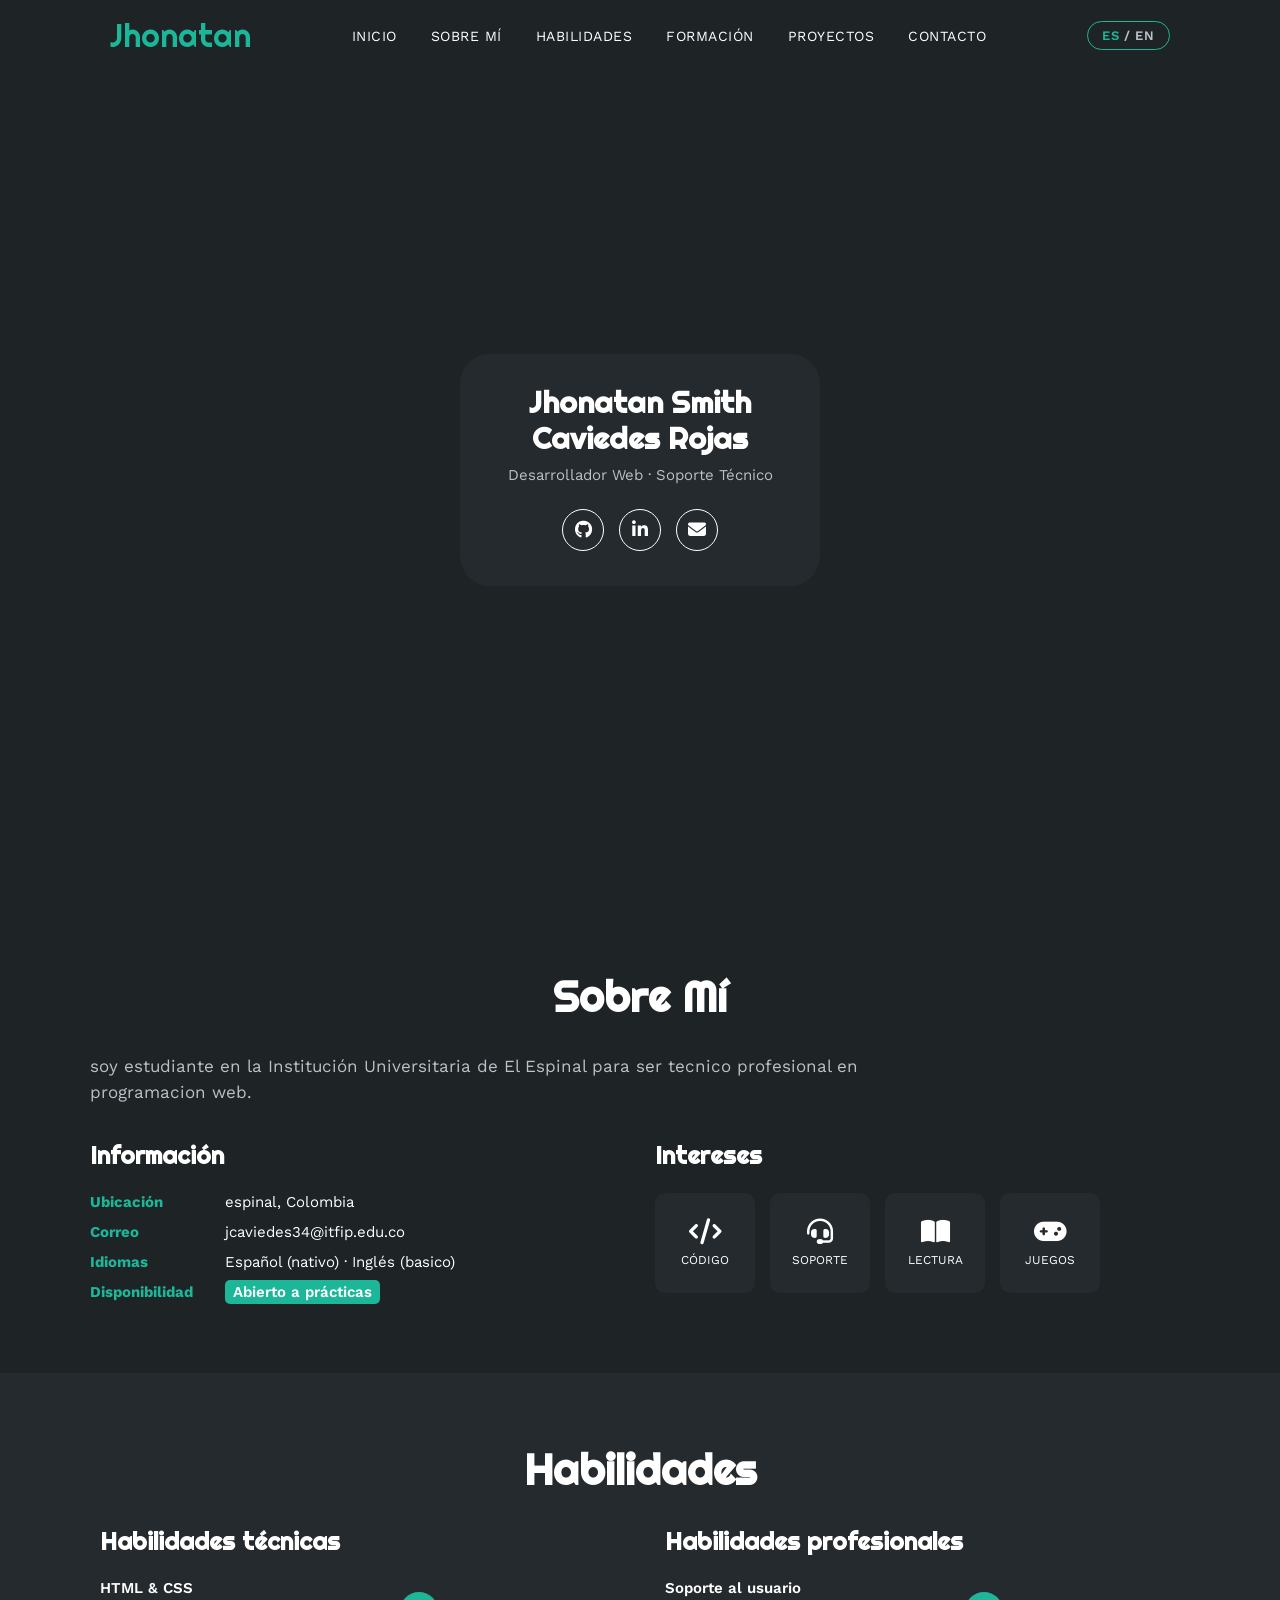
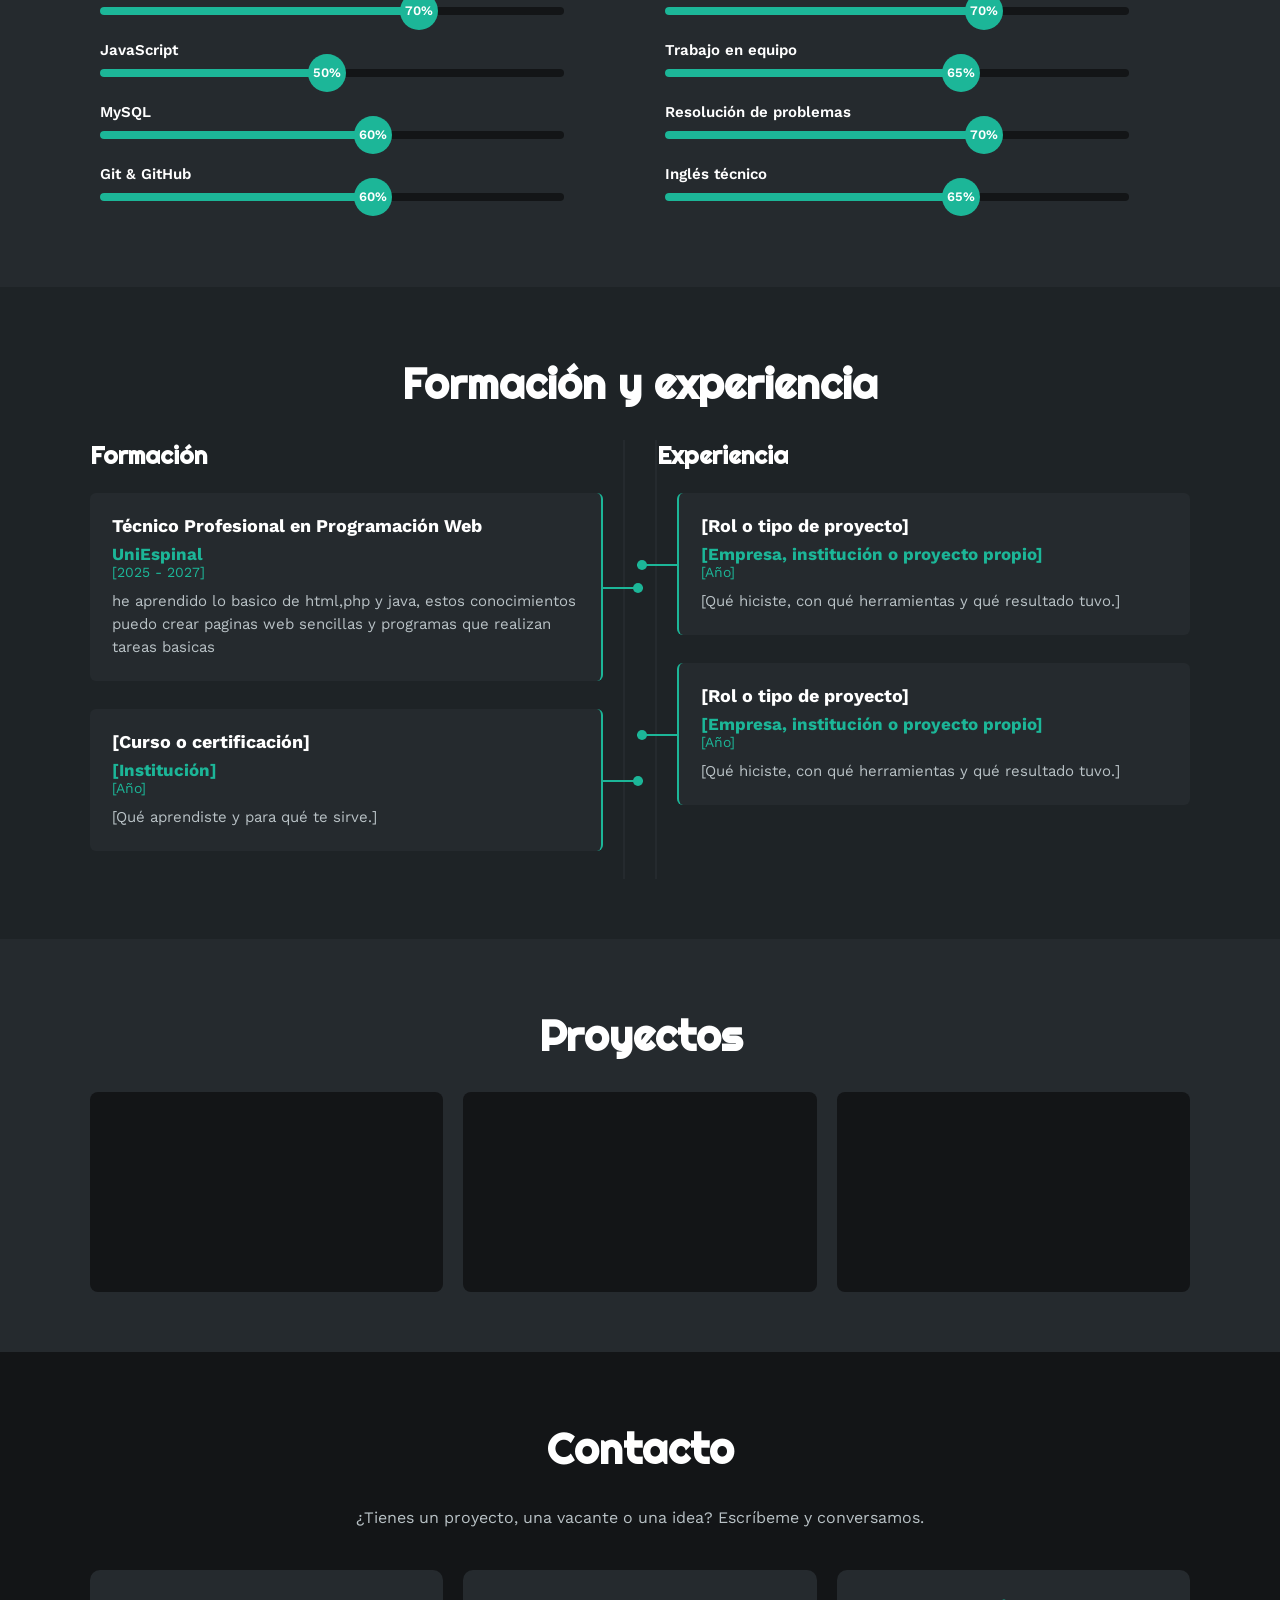
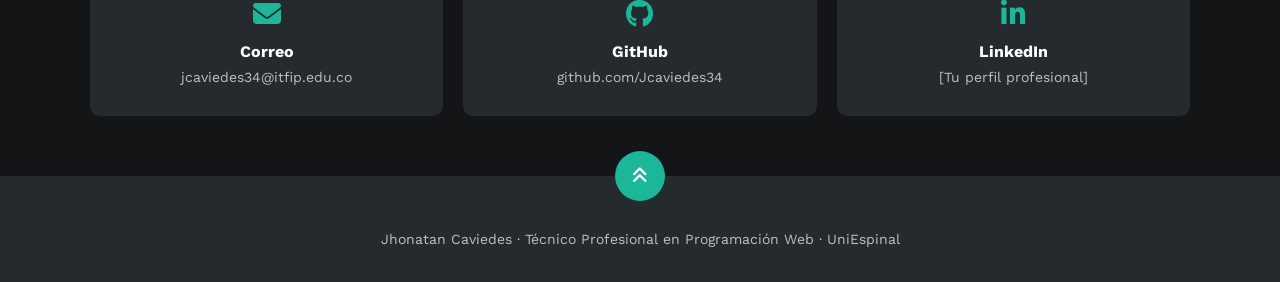
==== index.html @ fbde1cff "Update education description in index.html" ====
<!DOCTYPE html>
<!--
  ============================================================
  WEB PROFILE TEMPLATE  ·  Técnico Profesional en Programación Web
  Institución Universitaria de El Espinal - UniEspinal
  Inglés I / Inglés II
  ============================================================

  HOW TO USE THIS FILE
  1. Replace every text inside [square brackets] with your own information.
  2. Every visible text has a data-i18n attribute. The actual words live in
     script.js, inside the ES and EN dictionaries. Edit them there.
  3. Do NOT delete the data-i18n attributes. They connect this file to the
     language switcher.
  4. Never add your home address, your phone number or your ID number.
     A public profile does not need them.
  ============================================================
-->
<html lang="es">
<head>
  <meta charset="UTF-8">
  <meta name="viewport" content="width=device-width, initial-scale=1.0">

  <!-- [Replace with your name] -->
  <title> Jhonatan · Web Developer</title>
  <meta name="description" content="[One short line about you. Example: Junior web developer and technical support technician based in Colombia.]">

  <link rel="stylesheet" href="https://cdnjs.cloudflare.com/ajax/libs/font-awesome/6.5.2/css/all.min.css" crossorigin="anonymous" referrerpolicy="no-referrer">
  <link rel="preconnect" href="https://fonts.googleapis.com">
  <link rel="preconnect" href="https://fonts.gstatic.com" crossorigin>
  <link rel="stylesheet" href="style.css">
</head>

<body>

  <!-- ========================= HEADER ========================= -->
  <div class="contenedor-header">
    <header>
      <div class="logo">
        <!-- [Replace with your name or a short nickname] -->
        <a href="#inicio">Jhonatan</a>
      </div>

      <nav id="nav">
        <ul>
          <li><a href="#inicio"     data-i18n="nav.home"      onclick="cerrarMenu()">INICIO</a></li>
          <li><a href="#sobremi"    data-i18n="nav.about"     onclick="cerrarMenu()">SOBRE MÍ</a></li>
          <li><a href="#skills"     data-i18n="nav.skills"    onclick="cerrarMenu()">SKILLS</a></li>
          <li><a href="#curriculum" data-i18n="nav.resume"    onclick="cerrarMenu()">FORMACIÓN</a></li>
          <li><a href="#portfolio"  data-i18n="nav.portfolio" onclick="cerrarMenu()">PROYECTOS</a></li>
          <li><a href="#contacto"   data-i18n="nav.contact"   onclick="cerrarMenu()">CONTACTO</a></li>
        </ul>
      </nav>

      <div class="acciones-header">
        <!-- LANGUAGE SWITCHER -->
        <button id="btn-idioma"
                class="btn-idioma"
                type="button"
                onclick="cambiarIdioma()"
                aria-label="Switch to English">
          <span class="idioma-activo">ES</span><span class="idioma-sep">/</span><span class="idioma-inactivo">EN</span>
        </button>

        <button class="nav-responsive" type="button" onclick="mostrarOcultarMenu()" aria-label="Menu">
          <i class="fa-solid fa-bars"></i>
        </button>
      </div>
    </header>
  </div>

  <!-- ========================= HERO ========================= -->
  <section id="inicio" class="inicio">
    <div class="contenido-banner">
      <div class="contenedor-img">
        <!-- [Replace profile.jpg with your own photo. Square image works best.] -->
        <img src="images/profile.jpg" alt="Profile photo" onerror="this.style.display='none'">
      </div>

      <!-- [Replace with your full name] -->
      <h1>Jhonatan Smith Caviedes Rojas</h1>
      <h2 data-i18n="hero.role">Desarrollador Web · Soporte Técnico</h2>

      <div class="redes">
        <!-- [Replace the # with your real profile links. Delete the ones you do not use.] -->
        <a href="https://github.com/Jcaviedes34" aria-label="GitHub"><i class="fa-brands fa-github"></i></a>
        <a href="#" aria-label="LinkedIn"><i class="fa-brands fa-linkedin-in"></i></a>
        <a href="mailto:[jcaviedes34@itfip.edu.co]" aria-label="Email"><i class="fa-solid fa-envelope"></i></a>
      </div>
    </div>
  </section>

  <!-- ========================= ABOUT ========================= -->
  <section id="sobremi" class="sobremi">
    <div class="contenido-seccion">
      <h2 data-i18n="about.title">Sobre Mí</h2>

      <p data-i18n="about.text">
        soy estudiante en la Institución Universitaria de El Espinal para ser tecnico profesional en programacion web.
      </p>

      <div class="fila">
        <div class="col">
          <h3 data-i18n="about.infoTitle">Información</h3>
          <!--
            SAFE FIELDS ONLY.
            Do not add: home address, phone number, ID number, date of birth.
          -->
          <ul class="datos">
            <li>
              <strong data-i18n="about.labelLocation">Ubicación</strong>
              <span data-i18n="about.valueLocation"> Espinal, Colombia</span>
            </li>
            <li>
              <strong data-i18n="about.labelEmail">Correo</strong>
              <span> jcaviedes34@itfip.edu.co </span>
            </li>
            <li>
              <strong data-i18n="about.labelLanguages">Idiomas</strong>
              <span data-i18n="about.valueLanguages">Español (nativo) · Inglés (basico)</span>
            </li>
            <li>
              <strong data-i18n="about.labelStatus">Disponibilidad</strong>
              <span class="destacado" data-i18n="about.valueStatus">Abierto a prácticas</span>
            </li>
          </ul>
        </div>

        <div class="col">
          <h3 data-i18n="about.interestsTitle">Intereses</h3>
          <div class="contenedor-intereses">
            <!-- [Change icons and labels. Keep between 4 and 6.] -->
            <div class="interes">
              <i class="fa-solid fa-code"></i>
              <span data-i18n="interest.1">CÓDIGO</span>
            </div>
            <div class="interes">
              <i class="fa-solid fa-headset"></i>
              <span data-i18n="interest.2">SOPORTE</span>
            </div>
            <div class="interes">
              <i class="fa-solid fa-book-open"></i>
              <span data-i18n="interest.3">LECTURA</span>
            </div>
            <div class="interes">
              <i class="fa-solid fa-gamepad"></i>
              <span data-i18n="interest.4">JUEGOS</span>
            </div>
          </div>
        </div>
      </div>
    </div>
  </section>

  <!-- ========================= SKILLS ========================= -->
  <!--
    To change a skill: edit the label, and edit data-percent.
    The bar width and the number are both taken from data-percent,
    so you only change it in ONE place.
  -->
  <section id="skills" class="skills">
    <div class="contenido-seccion">
      <h2 data-i18n="skills.title">Habilidades</h2>

      <div class="fila">
        <div class="col">
          <h3 data-i18n="skills.technical">Habilidades técnicas</h3>

          <div class="skill">
            <span class="skill-nombre">HTML &amp; CSS</span>
            <div class="barra-skill"><div class="progreso" data-percent="70"><span>70%</span></div></div>
          </div>
          <div class="skill">
            <span class="skill-nombre">JavaScript</span>
            <div class="barra-skill"><div class="progreso" data-percent="50"><span>50%</span></div></div>
          </div>
          <div class="skill">
            <span class="skill-nombre">MySQL</span>
            <div class="barra-skill"><div class="progreso" data-percent="60"><span>60%</span></div></div>
          </div>
          <div class="skill">
            <span class="skill-nombre">Git &amp; GitHub</span>
            <div class="barra-skill"><div class="progreso" data-percent="60"><span>65%</span></div></div>
          </div>
        </div>

        <div class="col">
          <h3 data-i18n="skills.professional">Habilidades profesionales</h3>

          <div class="skill">
            <span class="skill-nombre" data-i18n="skill.support">Soporte al usuario</span>
            <div class="barra-skill"><div class="progreso" data-percent="70"><span>70%</span></div></div>
          </div>
          <div class="skill">
            <span class="skill-nombre" data-i18n="skill.teamwork">Trabajo en equipo</span>
            <div class="barra-skill"><div class="progreso" data-percent="65"><span>65%</span></div></div>
          </div>
          <div class="skill">
            <span class="skill-nombre" data-i18n="skill.problem">Resolución de problemas</span>
            <div class="barra-skill"><div class="progreso" data-percent="70"><span>70%</span></div></div>
          </div>
          <div class="skill">
            <span class="skill-nombre" data-i18n="skill.english">Inglés técnico</span>
            <div class="barra-skill"><div class="progreso" data-percent="65"><span>65%</span></div></div>
          </div>
        </div>
      </div>
    </div>
  </section>

  <!-- ========================= RESUME ========================= -->
  <section id="curriculum" class="curriculum">
    <div class="contenido-seccion">
      <h2 data-i18n="resume.title">Formación y experiencia</h2>

      <div class="fila">
        <!-- EDUCATION -->
        <div class="col izquierda">
          <h3 data-i18n="resume.education">Formación</h3>

          <div class="item izq">
            <h4 data-i18n="edu.1.title">Técnico Profesional en Programación Web</h4>
            <span class="casa">UniEspinal</span>
            <span class="fecha">[2025 - 2027]</span>
            <p data-i18n="edu.1.text">he aprendido lo basico de html,php y java, estos conocimientos puedo crear paginas web sencillas y programas que realizan tareas basicas</p>
            <div class="conectori"><div class="circuloi"></div></div>
          </div>

          <div class="item izq">
            <h4 data-i18n="edu.2.title">[Curso o certificación]</h4>
            <span class="casa">[Institución]</span>
            <span class="fecha">[Año]</span>
            <p data-i18n="edu.2.text">[Qué aprendiste y para qué te sirve.]</p>
            <div class="conectori"><div class="circuloi"></div></div>
          </div>
        </div>

        <!-- EXPERIENCE -->
        <div class="col derecha">
          <h3 data-i18n="resume.experience">Experiencia</h3>

          <!--
            No work experience yet? That is normal.
            Use academic projects, volunteer work or freelance jobs.
            Describe what you DID, using action verbs: built, configured, fixed, tested.
          -->
          <div class="item der">
            <h4 data-i18n="exp.1.title">[Rol o tipo de proyecto]</h4>
            <span class="casa">[Empresa, institución o proyecto propio]</span>
            <span class="fecha">[Año]</span>
            <p data-i18n="exp.1.text">[Qué hiciste, con qué herramientas y qué resultado tuvo.]</p>
            <div class="conectord"><div class="circulod"></div></div>
          </div>

          <div class="item der">
            <h4 data-i18n="exp.2.title">[Rol o tipo de proyecto]</h4>
            <span class="casa">[Empresa, institución o proyecto propio]</span>
            <span class="fecha">[Año]</span>
            <p data-i18n="exp.2.text">[Qué hiciste, con qué herramientas y qué resultado tuvo.]</p>
            <div class="conectord"><div class="circulod"></div></div>
          </div>
        </div>
      </div>
    </div>
  </section>

  <!-- ========================= PORTFOLIO ========================= -->
  <!--
    This is the most important section for a junior developer.
    Three finished small projects are better than ten unfinished ones.
    Every card should link to the live project or to its repository.
  -->
  <section id="portfolio" class="portfolio">
    <div class="contenido-seccion">
      <h2 data-i18n="portfolio.title">Proyectos</h2>

      <div class="galeria">
        <a class="proyecto" href="#" target="_blank" rel="noopener">
          <img src="images/project-1.png" alt="Project 1" onerror="this.style.opacity=0">
          <div class="overlay">
            <h3 data-i18n="project.1.title">[Nombre del proyecto]</h3>
            <p data-i18n="project.1.text">[Tecnologías usadas]</p>
          </div>
        </a>

        <a class="proyecto" href="#" target="_blank" rel="noopener">
          <img src="images/project-2.png" alt="Project 2" onerror="this.style.opacity=0">
          <div class="overlay">
            <h3 data-i18n="project.2.title">[Nombre del proyecto]</h3>
            <p data-i18n="project.2.text">[Tecnologías usadas]</p>
          </div>
        </a>

        <a class="proyecto" href="#" target="_blank" rel="noopener">
          <img src="images/project-3.png" alt="Project 3" onerror="this.style.opacity=0">
          <div class="overlay">
            <h3 data-i18n="project.3.title">[Nombre del proyecto]</h3>
            <p data-i18n="project.3.text">[Tecnologías usadas]</p>
          </div>
        </a>
      </div>
    </div>
  </section>

  <!-- ========================= CONTACT ========================= -->
  <!--
    A contact form needs a server to work. This template uses direct links
    instead, so nothing here is decorative: every button really does something.
  -->
  <section id="contacto" class="contacto">
    <div class="contenido-seccion">
      <h2 data-i18n="contact.title">Contacto</h2>
      <p class="contacto-intro" data-i18n="contact.intro">
        ¿Tienes un proyecto, una vacante o una idea? Escríbeme y conversamos.
      </p>

      <div class="tarjetas-contacto">
        <a class="tarjeta" href="mailto:jcaviedes34@itfip.edu.co">
          <i class="fa-solid fa-envelope"></i>
          <strong data-i18n="contact.emailLabel">Correo</strong>
          <span>jcaviedes34@itfip.edu.co</span>
        </a>

        <a class="tarjeta" href="https://github.com/Jcaviedes34" target="_blank" rel="noopener">
          <i class="fa-brands fa-github"></i>
          <strong>GitHub</strong>
          <span>github.com/Jcaviedes34</span>
        </a>

        <a class="tarjeta" href="#" target="_blank" rel="noopener">
          <i class="fa-brands fa-linkedin-in"></i>
          <strong>LinkedIn</strong>
          <span data-i18n="contact.linkedinValue">[Tu perfil profesional]</span>
        </a>
      </div>
    </div>
  </section>

  <!-- ========================= FOOTER ========================= -->
  <footer>
    <a href="#inicio" class="arriba" aria-label="Back to top">
      <i class="fa-solid fa-angles-up"></i>
    </a>
    <p class="footer-nota" data-i18n="footer.note">
      jhonatan caviedes · Técnico Profesional en Programación Web · UniEspinal
    </p>
  </footer>

  <script src="script.js"></script>
</body>
</html>
---- style.css ----
/* ============================================================
   WEB PROFILE TEMPLATE - STYLES
   UniEspinal · Técnico Profesional en Programación Web

   You do not need to change this file to complete the assignment.
   Change it only if you want a different look.
   The colours are defined once, at the top. Change them there.
   ============================================================ */

@import url('https://fonts.googleapis.com/css2?family=Righteous&family=Work+Sans:ital,wght@0,100..900;1,100..900&display=swap');

:root {
  --color-fondo:        #1e2326;
  --color-fondo-alt:    #252a2e;
  --color-fondo-oscuro: #131517;
  --color-acento:       #1cb698;
  --color-texto:        #ffffff;
  --color-texto-suave:  #b9c2c6;

  --fuente-titulo: 'Righteous', cursive;
  --fuente-texto:  'Work Sans', sans-serif;

  --ancho-max: 1100px;
}

* {
  box-sizing: border-box;
  font-family: var(--fuente-texto);
  margin: 0;
  padding: 0;
}

html {
  scroll-behavior: smooth;
  scroll-padding-top: 80px;
}

body {
  background-color: var(--color-fondo);
  color: var(--color-texto);
}

a { color: inherit; }

:focus-visible {
  outline: 3px solid var(--color-acento);
  outline-offset: 3px;
}

/* ---------- HEADER ---------- */
.contenedor-header {
  background: var(--color-fondo);
  position: fixed;
  width: 100%;
  top: 0;
  left: 0;
  z-index: 99;
}

.contenedor-header header {
  max-width: var(--ancho-max);
  margin: auto;
  display: flex;
  justify-content: space-between;
  align-items: center;
  padding: 15px 20px;
}

.contenedor-header header .logo a {
  font-family: var(--fuente-titulo);
  font-size: 32px;
  color: var(--color-acento);
  text-decoration: none;
}

.contenedor-header header ul {
  display: flex;
  list-style: none;
}

.contenedor-header header nav ul li a {
  color: var(--color-texto);
  margin: 0 14px;
  padding: 3px;
  font-size: 14px;
  letter-spacing: .5px;
  transition: color .3s;
  text-decoration: none;
}

.contenedor-header header nav ul li a:hover { color: var(--color-acento); }

.acciones-header {
  display: flex;
  align-items: center;
  gap: 12px;
}

/* ---------- LANGUAGE SWITCHER ---------- */
.btn-idioma {
  cursor: pointer;
  background: transparent;
  border: 1.5px solid var(--color-acento);
  color: var(--color-texto);
  border-radius: 20px;
  padding: 6px 14px;
  font-size: 13px;
  font-weight: 600;
  letter-spacing: 1px;
  transition: background-color .3s;
}

.btn-idioma:hover { background-color: rgba(28, 182, 152, .15); }
.btn-idioma .idioma-activo   { color: var(--color-acento); }
.btn-idioma .idioma-inactivo { color: var(--color-texto-suave); }
.btn-idioma .idioma-sep      { margin: 0 4px; color: var(--color-texto-suave); }

.nav-responsive {
  background-color: var(--color-acento);
  color: var(--color-texto);
  border: none;
  padding: 8px 12px;
  border-radius: 5px;
  cursor: pointer;
  font-size: 16px;
  display: none;
}

/* ---------- HERO ---------- */
.inicio {
  background: linear-gradient(to top, rgba(30,35,38,.85), rgba(30,35,38,1));
  min-height: 100vh;
  display: flex;
  align-items: center;
  padding: 100px 20px 60px;
}

.inicio .contenido-banner {
  padding: 30px 25px;
  background-color: var(--color-fondo-alt);
  max-width: 360px;
  margin: auto;
  text-align: center;
  border-radius: 30px;
}

.inicio .contenedor-img img {
  width: 180px;
  height: 180px;
  object-fit: cover;
  border-radius: 50%;
  border: 8px solid var(--color-acento);
  display: block;
  margin: 0 auto 20px;
}

.inicio .contenido-banner h1 {
  font-size: 30px;
  font-family: var(--fuente-titulo);
  line-height: 1.2;
}

.inicio .contenido-banner h2 {
  font-size: 15px;
  font-weight: 400;
  color: var(--color-texto-suave);
  margin-top: 10px;
}

.inicio .redes a,
footer .redes a {
  color: var(--color-texto);
  display: inline-block;
  text-decoration: none;
  border: 1px solid var(--color-texto);
  border-radius: 50%;
  width: 42px;
  height: 42px;
  line-height: 40px;
  margin: 25px 5px 5px;
  font-size: 18px;
  transition: background-color .3s, border-color .3s;
}

.inicio .redes a:hover { background-color: var(--color-acento); border-color: var(--color-acento); }

/* ---------- SHARED SECTION LAYOUT ---------- */
.sobremi,
.skills,
.curriculum,
.portfolio,
.contacto { padding: 60px 20px; }

.sobremi,
.curriculum { background-color: var(--color-fondo); }

.skills,
.portfolio { background-color: var(--color-fondo-alt); }

.contacto  { background-color: var(--color-fondo-oscuro); }

.contenido-seccion {
  max-width: var(--ancho-max);
  margin: auto;
}

.sobremi h2,
.skills h2,
.curriculum h2,
.portfolio h2,
.contacto h2 {
  font-size: 42px;
  font-family: var(--fuente-titulo);
  text-align: center;
  padding: 10px 0 30px;
}

.fila { display: flex; gap: 30px; }
.fila .col { width: 50%; }

.fila .col h3 {
  font-size: 24px;
  font-family: var(--fuente-titulo);
  margin-bottom: 22px;
}

/* ---------- ABOUT ---------- */
.sobremi > .contenido-seccion > p {
  font-size: 17px;
  line-height: 26px;
  margin-bottom: 35px;
  color: var(--color-texto-suave);
  max-width: 800px;
}

.datos { list-style: none; }
.datos li { margin: 12px 0; font-size: 15px; }

.datos li strong {
  display: inline-block;
  color: var(--color-acento);
  width: 130px;
}

.datos li .destacado {
  background-color: var(--color-acento);
  padding: 3px 8px;
  font-weight: 600;
  border-radius: 5px;
}

.contenedor-intereses { display: flex; flex-wrap: wrap; gap: 15px; }

.interes {
  width: 100px;
  height: 100px;
  background-color: var(--color-fondo-alt);
  border-radius: 10px;
  display: flex;
  flex-direction: column;
  align-items: center;
  justify-content: center;
  text-align: center;
  font-size: 12px;
  transition: background-color .3s;
}

.interes:hover { background-color: var(--color-acento); }
.interes i { font-size: 26px; margin-bottom: 8px; }

/* ---------- SKILLS ---------- */
.skills .fila .col { padding: 0 10px; }

.skill { margin-bottom: 26px; }

.skill .skill-nombre {
  font-weight: 600;
  display: block;
  margin-bottom: 10px;
  font-size: 15px;
}

.barra-skill {
  height: 8px;
  width: 90%;
  background-color: var(--color-fondo-oscuro);
  position: relative;
  border-radius: 4px;
}

/* The width is set by script.js from the data-percent attribute. */
.progreso {
  background-color: var(--color-acento);
  position: absolute;
  top: 0;
  left: 0;
  height: 8px;
  width: 0;
  border-radius: 4px;
  transition: width 1.6s ease-out;
}

.progreso span {
  position: absolute;
  height: 38px;
  width: 38px;
  background-color: var(--color-acento);
  border-radius: 50%;
  line-height: 38px;
  text-align: center;
  top: -15px;
  right: -14px;
  font-size: 13px;
  font-weight: 600;
}

/* ---------- RESUME ---------- */
.curriculum .fila { justify-content: space-between; }
.curriculum .fila .col { width: 49%; }

.curriculum .fila .izquierda { border-right: 2px solid var(--color-fondo-alt); }
.curriculum .fila .derecha   { border-left:  2px solid var(--color-fondo-alt); }

.curriculum .item {
  padding: 22px;
  margin-bottom: 28px;
  background-color: var(--color-fondo-alt);
  position: relative;
  border-radius: 6px;
}

.curriculum .item h4 { font-size: 18px; margin-bottom: 8px; }

.curriculum .item .casa {
  color: var(--color-acento);
  font-size: 17px;
  font-weight: 700;
  display: block;
}

.curriculum .item .fecha {
  display: block;
  color: var(--color-acento);
  font-size: 14px;
  margin-bottom: 10px;
}

.curriculum .item p { line-height: 23px; color: var(--color-texto-suave); font-size: 15px; }

.curriculum .izq { border-right: 2px solid var(--color-acento); margin-right: 20px; }
.curriculum .der { border-left:  2px solid var(--color-acento); margin-left: 20px; }

.curriculum .conectori,
.curriculum .conectord {
  height: 2px;
  background-color: var(--color-acento);
  width: 42px;
  position: absolute;
  top: 50%;
}

.curriculum .conectori { right: -42px; }
.curriculum .conectord { left: -42px; }

.circuloi, .circulod {
  display: block;
  height: 10px;
  width: 10px;
  border-radius: 50%;
  background-color: var(--color-acento);
  position: relative;
  bottom: 4px;
}

.circuloi { float: right; }
.circulod { float: left; }

/* ---------- PORTFOLIO ---------- */
.galeria {
  display: grid;
  grid-template-columns: repeat(auto-fit, minmax(280px, 1fr));
  gap: 20px;
}

.proyecto {
  position: relative;
  display: block;
  overflow: hidden;
  border-radius: 8px;
  background-color: var(--color-fondo-oscuro);
  min-height: 200px;
  text-decoration: none;
}

.proyecto img { width: 100%; display: block; }

.proyecto .overlay {
  position: absolute;
  inset: 0;
  text-align: center;
  background: rgba(28, 182, 152, .88);
  display: flex;
  flex-direction: column;
  justify-content: center;
  padding: 20px;
  transition: opacity .5s;
  font-size: 16px;
  letter-spacing: 1px;
  opacity: 0;
}

.proyecto:hover .overlay,
.proyecto:focus-visible .overlay { opacity: 1; }

.proyecto .overlay h3 { margin-bottom: 10px; font-size: 19px; }

/* ---------- CONTACT ---------- */
.contacto-intro {
  text-align: center;
  color: var(--color-texto-suave);
  max-width: 600px;
  margin: 0 auto 40px;
  line-height: 25px;
}

.tarjetas-contacto {
  display: grid;
  grid-template-columns: repeat(auto-fit, minmax(240px, 1fr));
  gap: 20px;
}

.tarjeta {
  background-color: var(--color-fondo-alt);
  padding: 30px 20px;
  border-radius: 10px;
  text-align: center;
  text-decoration: none;
  transition: transform .3s, background-color .3s;
}

.tarjeta:hover { transform: translateY(-5px); background-color: #2c3237; }
.tarjeta i { font-size: 28px; color: var(--color-acento); display: block; margin-bottom: 14px; }
.tarjeta strong { display: block; margin-bottom: 6px; font-size: 16px; }
.tarjeta span { font-size: 14px; color: var(--color-texto-suave); word-break: break-word; }

/* ---------- FOOTER ---------- */
footer {
  background-color: var(--color-fondo-alt);
  padding: 55px 20px 35px;
  text-align: center;
  position: relative;
}

footer .arriba {
  display: block;
  width: 50px;
  height: 50px;
  background-color: var(--color-acento);
  color: var(--color-texto);
  position: absolute;
  left: 50%;
  transform: translateX(-50%);
  top: -25px;
  border-radius: 50%;
  line-height: 50px;
  font-size: 18px;
  text-decoration: none;
}

.footer-nota { color: var(--color-texto-suave); font-size: 14px; }

/* ---------- RESPONSIVE ---------- */
@media screen and (max-width: 980px) {
  nav { display: none; }
  nav.responsive { display: block; }

  .nav-responsive { display: block; }

  nav.responsive {
    position: absolute;
    right: 0;
    top: 72px;
    background-color: var(--color-fondo-alt);
    width: 200px;
  }

  nav.responsive ul { display: block !important; }

  nav.responsive ul li {
    border-bottom: 1px solid rgba(255,255,255,.15);
    padding: 12px 0;
  }
}

@media screen and (max-width: 760px) {
  .fila { display: block; }
  .fila .col { width: 100%; margin-bottom: 35px; }

  .barra-skill { width: 100%; }

  .curriculum .fila .col { width: 100%; }
  .curriculum .fila .izquierda,
  .curriculum .fila .derecha { border: none; }
  .curriculum .izq, .curriculum .der { margin: 0; }
  .curriculum .conectori, .curriculum .conectord { display: none; }

  .sobremi h2, .skills h2, .curriculum h2,
  .portfolio h2, .contacto h2 { font-size: 32px; }

  .proyecto .overlay { opacity: 1; background: rgba(28,182,152,.75); }
}

/* ---------- ACCESSIBILITY ---------- */
@media (prefers-reduced-motion: reduce) {
  html { scroll-behavior: auto; }
  * { transition-duration: .01ms !important; animation-duration: .01ms !important; }
}
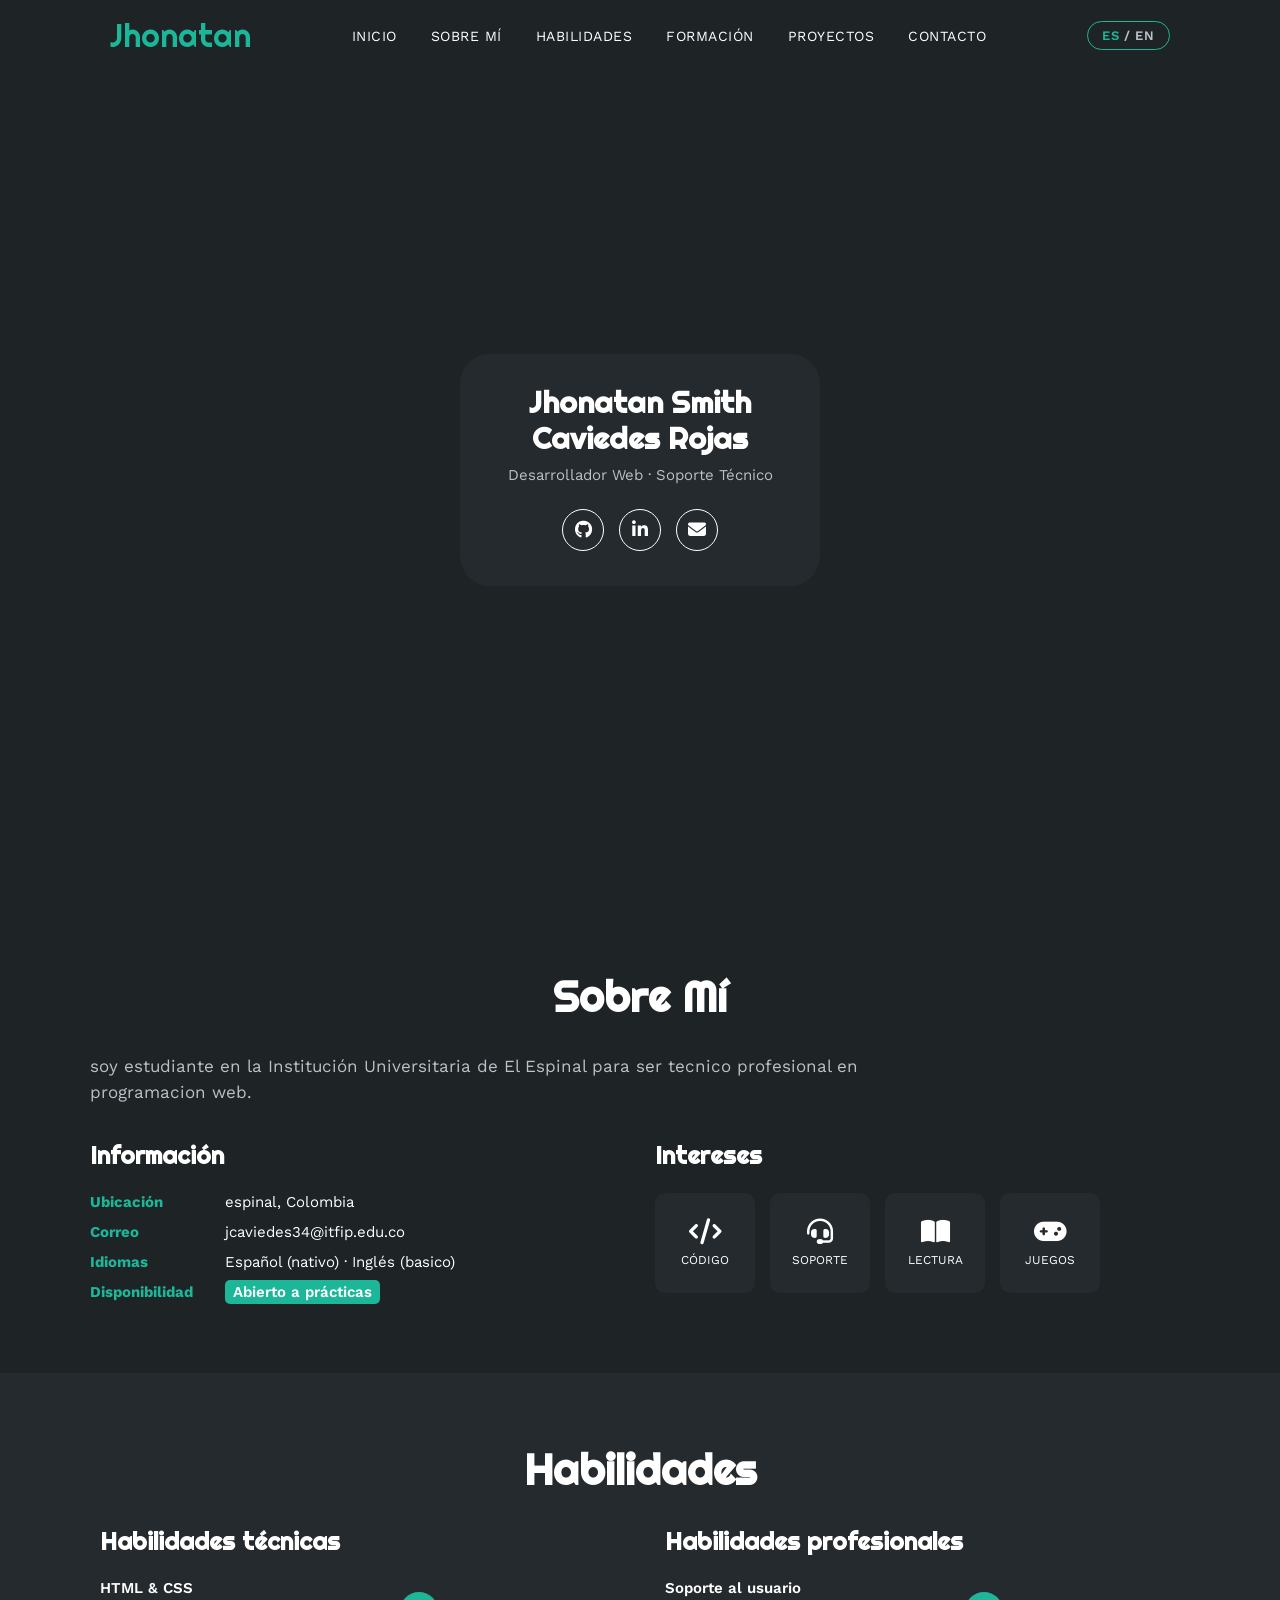
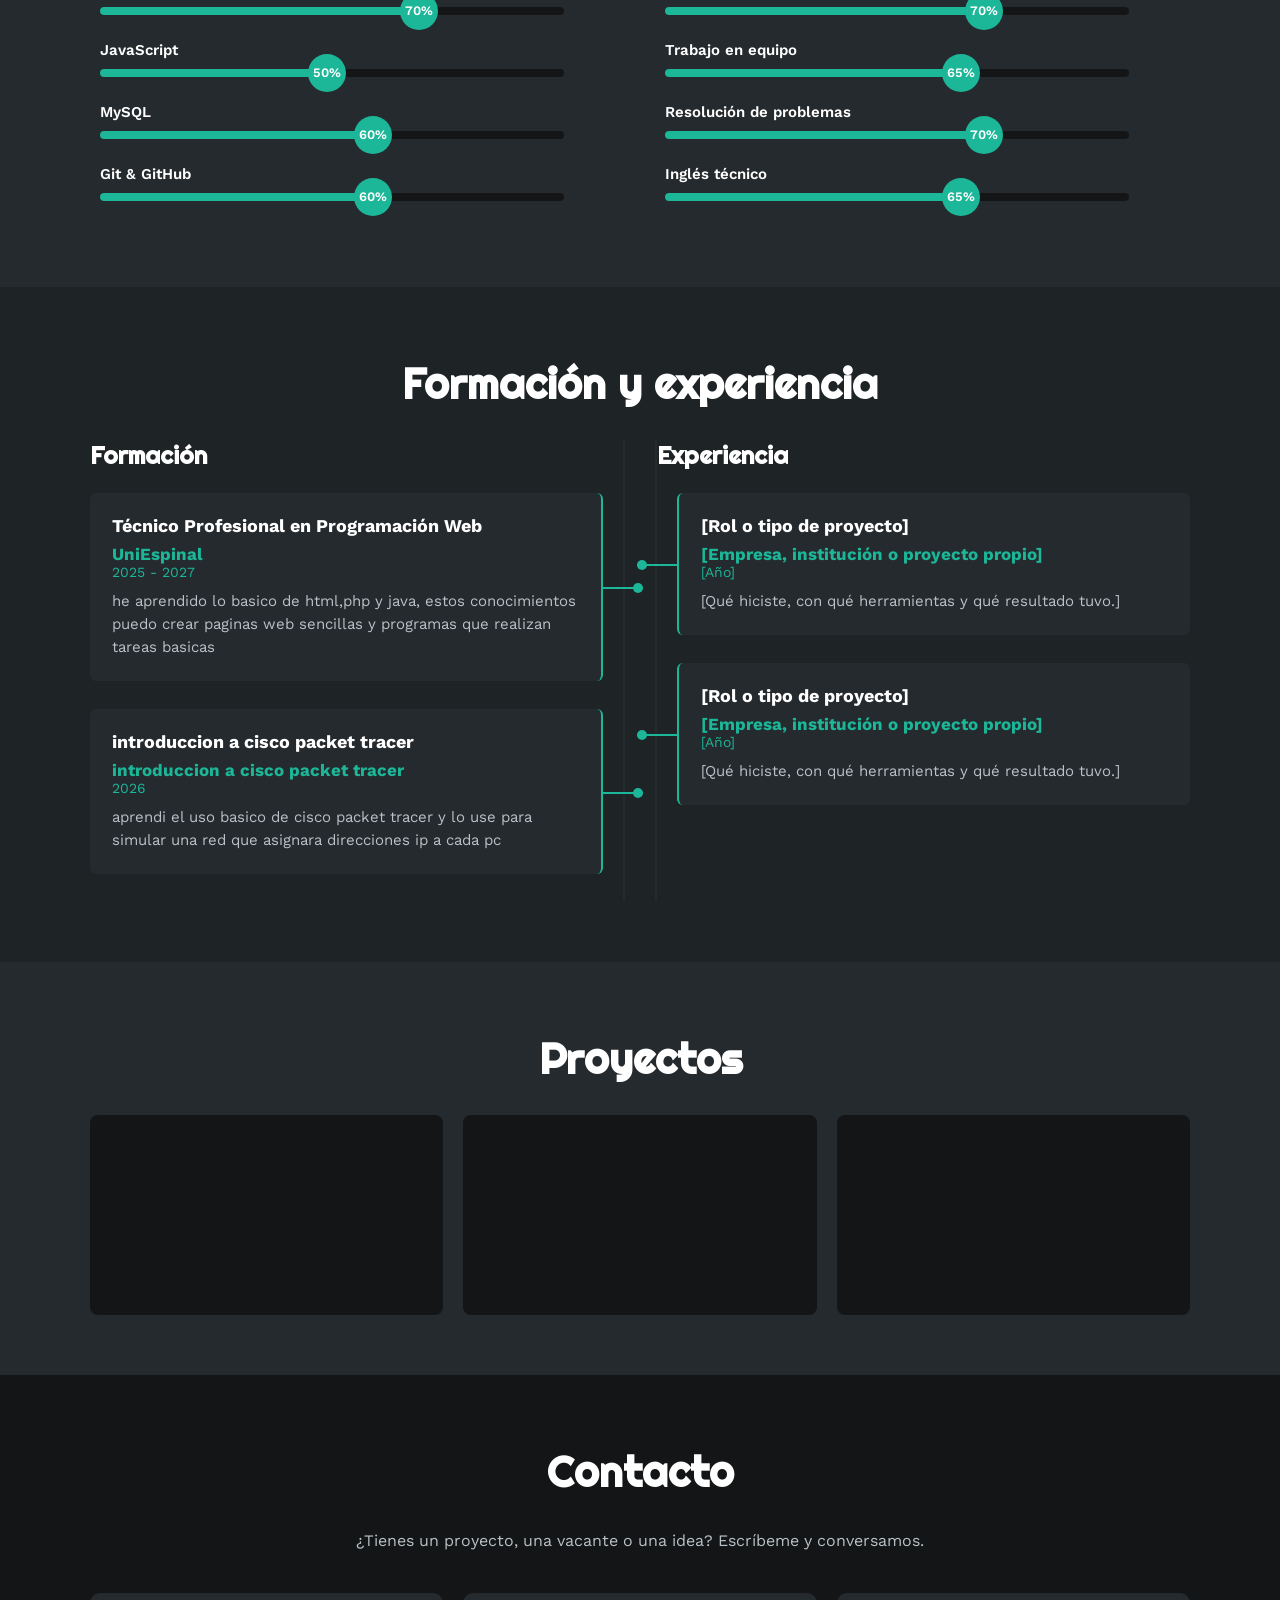
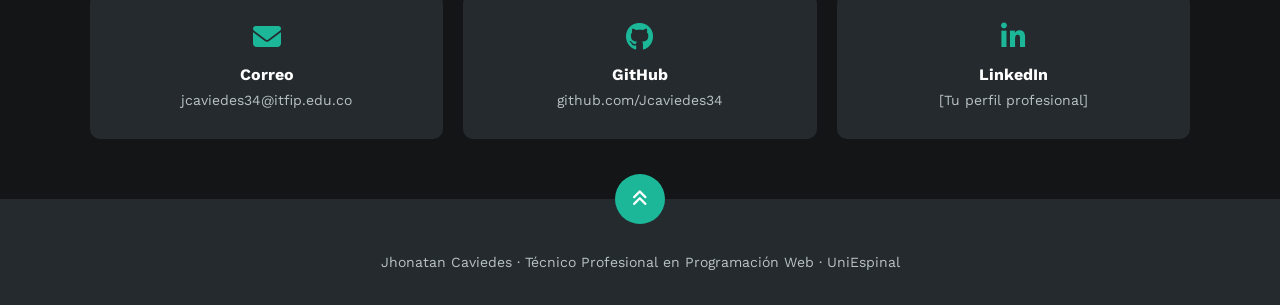
==== commit 4bc2229a: "Update education details in index.html" ====
--- a/index.html
+++ b/index.html
@@ -221,16 +221,16 @@
           <div class="item izq">
             <h4 data-i18n="edu.1.title">Técnico Profesional en Programación Web</h4>
             <span class="casa">UniEspinal</span>
-            <span class="fecha">[2025 - 2027]</span>
+            <span class="fecha">2025 - 2027</span>
             <p data-i18n="edu.1.text">he aprendido lo basico de html,php y java, estos conocimientos puedo crear paginas web sencillas y programas que realizan tareas basicas</p>
             <div class="conectori"><div class="circuloi"></div></div>
           </div>
 
           <div class="item izq">
             <h4 data-i18n="edu.2.title">[Curso o certificación]</h4>
-            <span class="casa">[Institución]</span>
-            <span class="fecha">[Año]</span>
-            <p data-i18n="edu.2.text">[Qué aprendiste y para qué te sirve.]</p>
+            <span class="casa">introduccion a cisco packet tracer</span>
+            <span class="fecha">2026</span>
+            <p data-i18n="edu.2.text">aprendi el uso basico de cisco packet tracer y lo use para simular una red que asignara direcciones ip a cada pc</p>
             <div class="conectori"><div class="circuloi"></div></div>
           </div>
         </div>
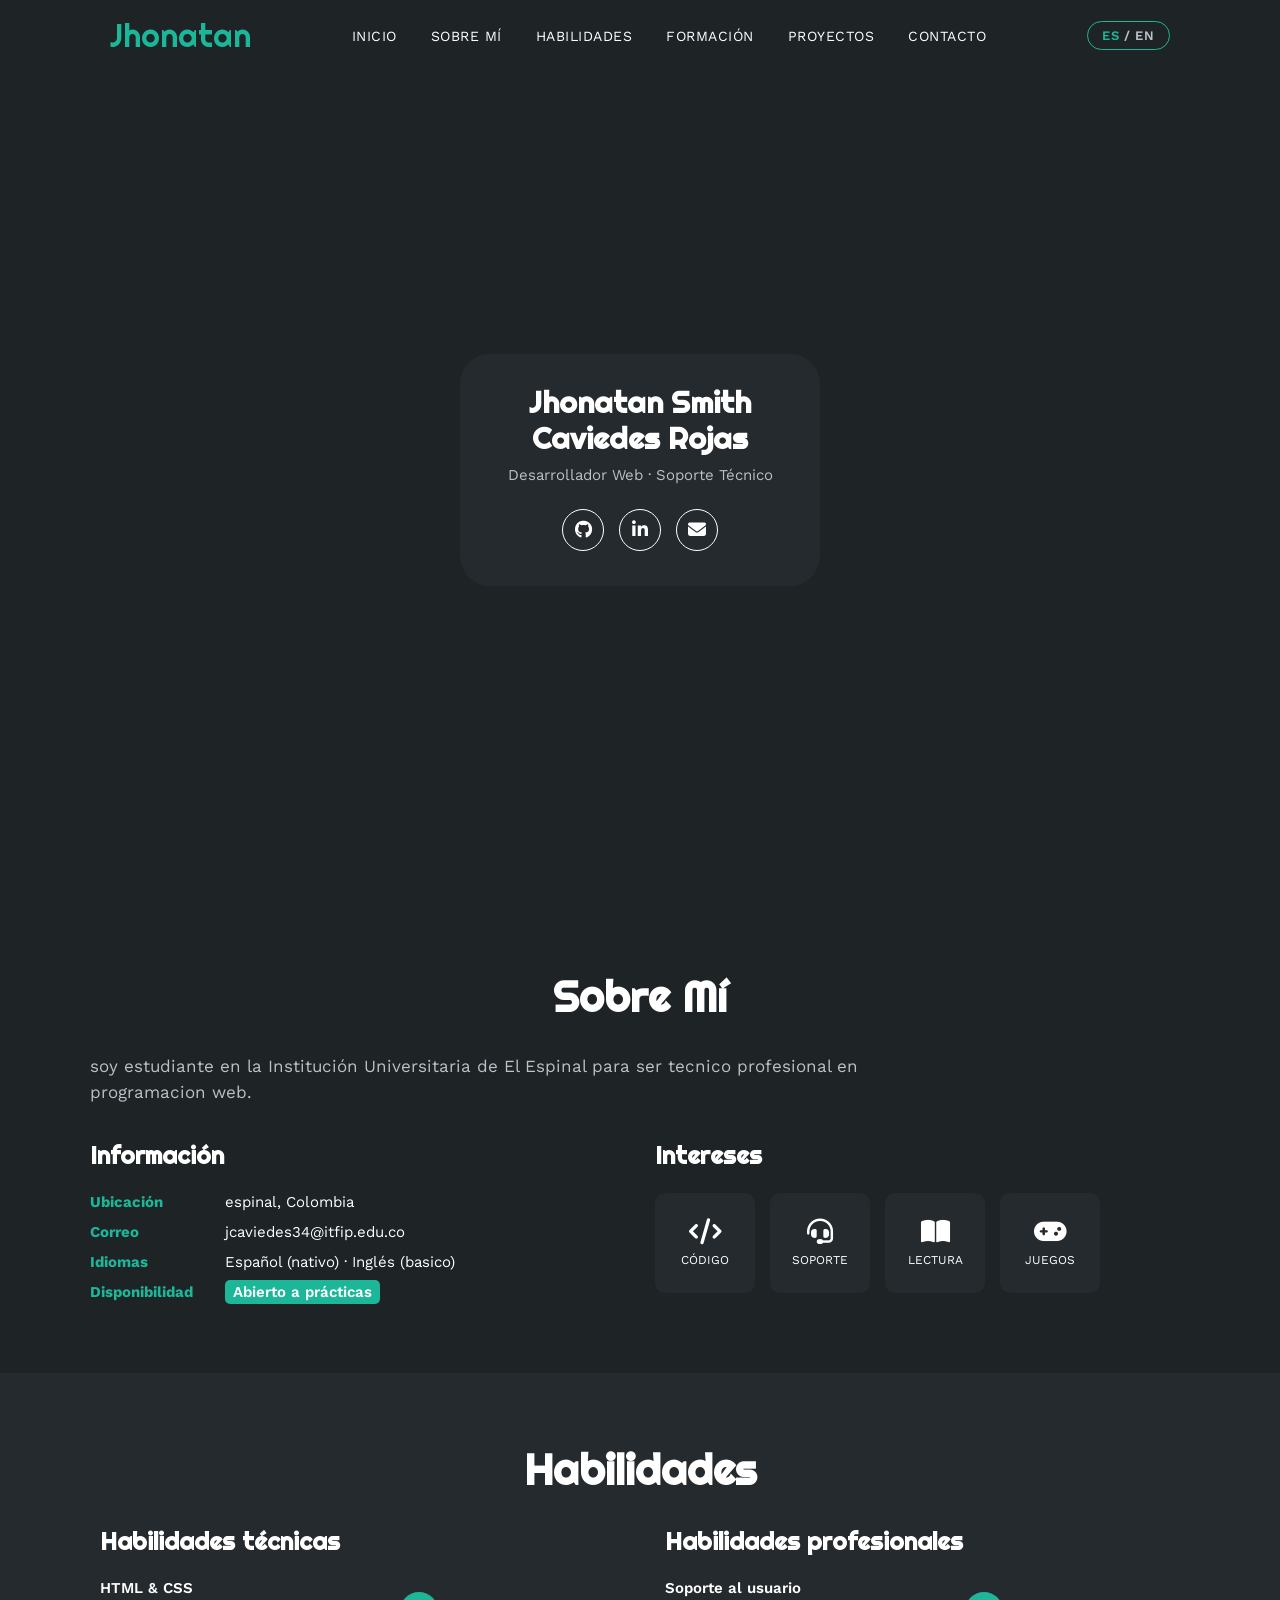
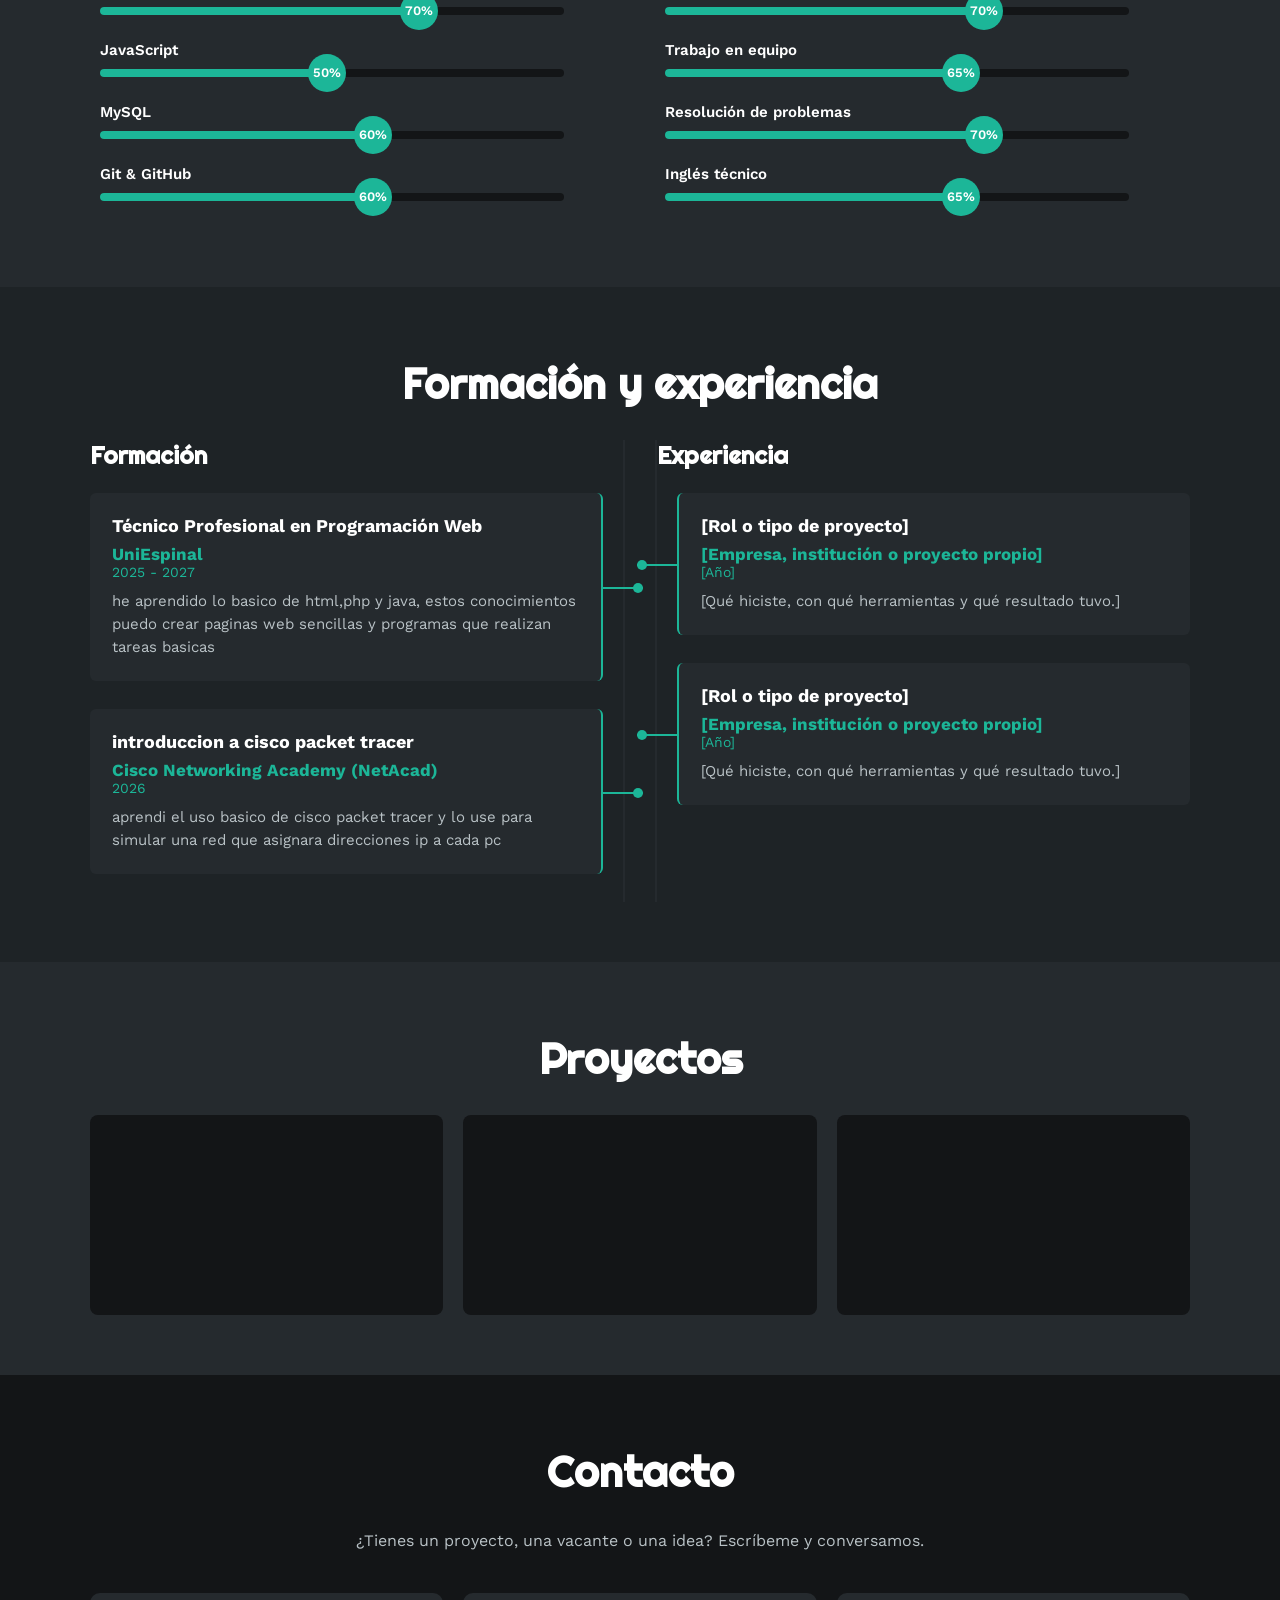
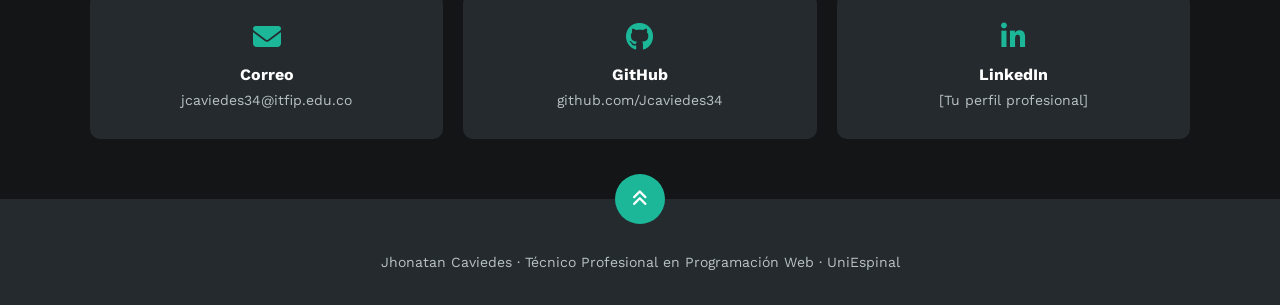
==== commit 1c11bba1: "Update course title and institution in index.html" ====
--- a/index.html
+++ b/index.html
@@ -227,8 +227,8 @@
           </div>
 
           <div class="item izq">
-            <h4 data-i18n="edu.2.title">[Curso o certificación]</h4>
-            <span class="casa">introduccion a cisco packet tracer</span>
+            <h4 data-i18n="edu.2.title">introduccion a cisco packet tracer</h4>
+            <span class="casa">Cisco Networking Academy (NetAcad)</span>
             <span class="fecha">2026</span>
             <p data-i18n="edu.2.text">aprendi el uso basico de cisco packet tracer y lo use para simular una red que asignara direcciones ip a cada pc</p>
             <div class="conectori"><div class="circuloi"></div></div>
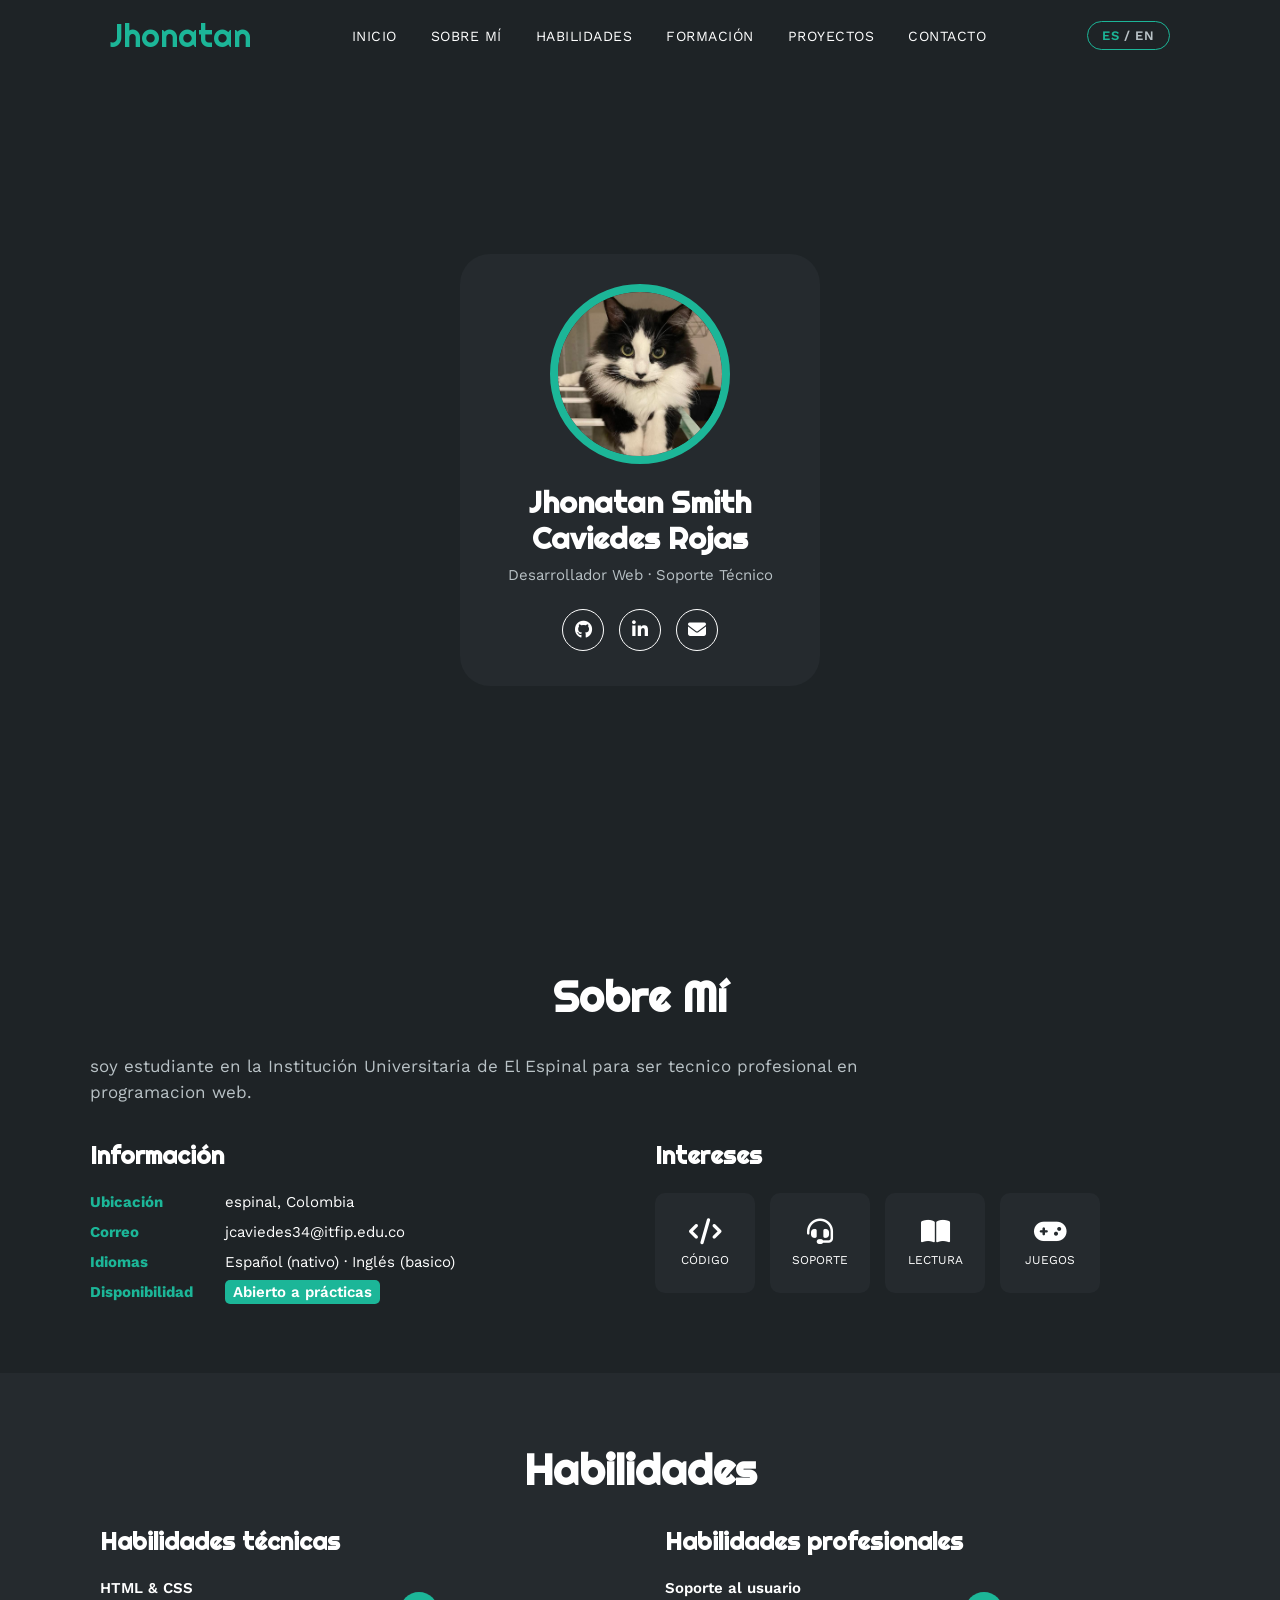
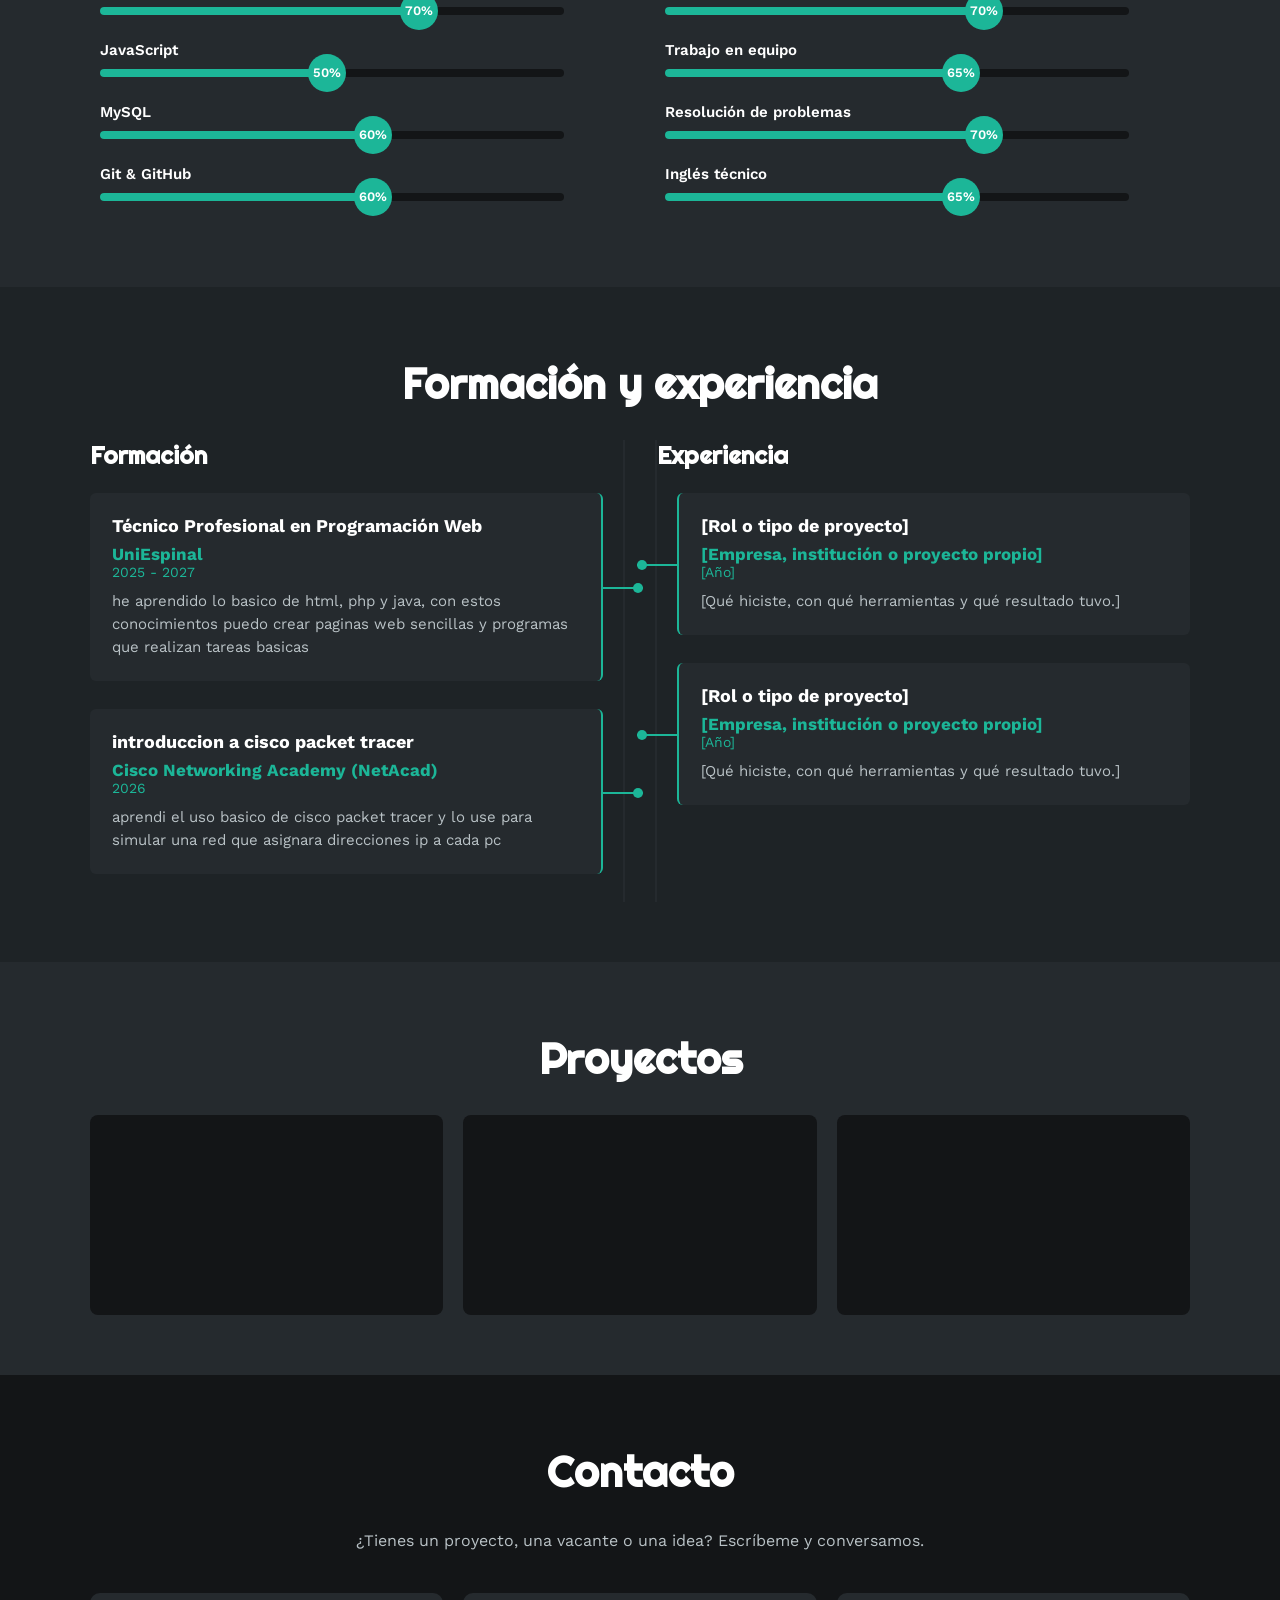
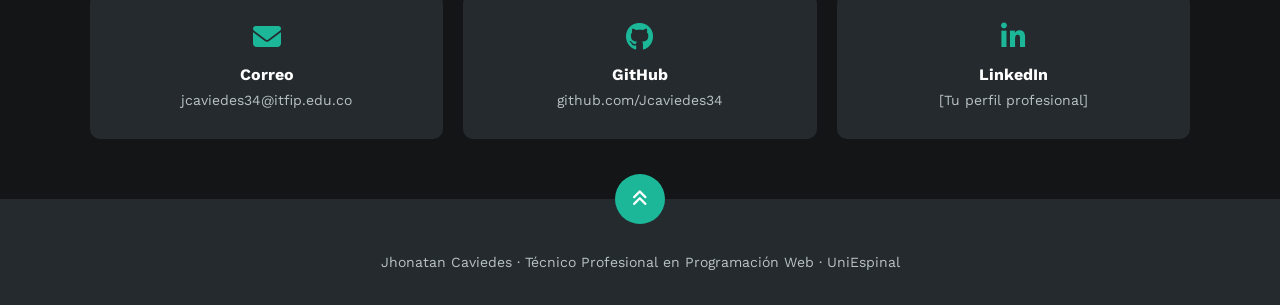
==== commit 3d34a949: "Change profile image format from jpg to jpeg" ====
--- a/index.html
+++ b/index.html
@@ -74,7 +74,7 @@
     <div class="contenido-banner">
       <div class="contenedor-img">
         <!-- [Replace profile.jpg with your own photo. Square image works best.] -->
-        <img src="images/profile.jpg" alt="Profile photo" onerror="this.style.display='none'">
+        <img src="images/profile.jpeg" alt="Profile photo" onerror="this.style.display='none'">
       </div>
 
       <!-- [Replace with your full name] -->
@@ -222,7 +222,7 @@
             <h4 data-i18n="edu.1.title">Técnico Profesional en Programación Web</h4>
             <span class="casa">UniEspinal</span>
             <span class="fecha">2025 - 2027</span>
-            <p data-i18n="edu.1.text">he aprendido lo basico de html,php y java, estos conocimientos puedo crear paginas web sencillas y programas que realizan tareas basicas</p>
+            <p data-i18n="edu.1.text">he aprendido lo basico de html, php y java, con estos conocimientos puedo crear paginas web sencillas y programas que realizan tareas basicas</p>
             <div class="conectori"><div class="circuloi"></div></div>
           </div>
 
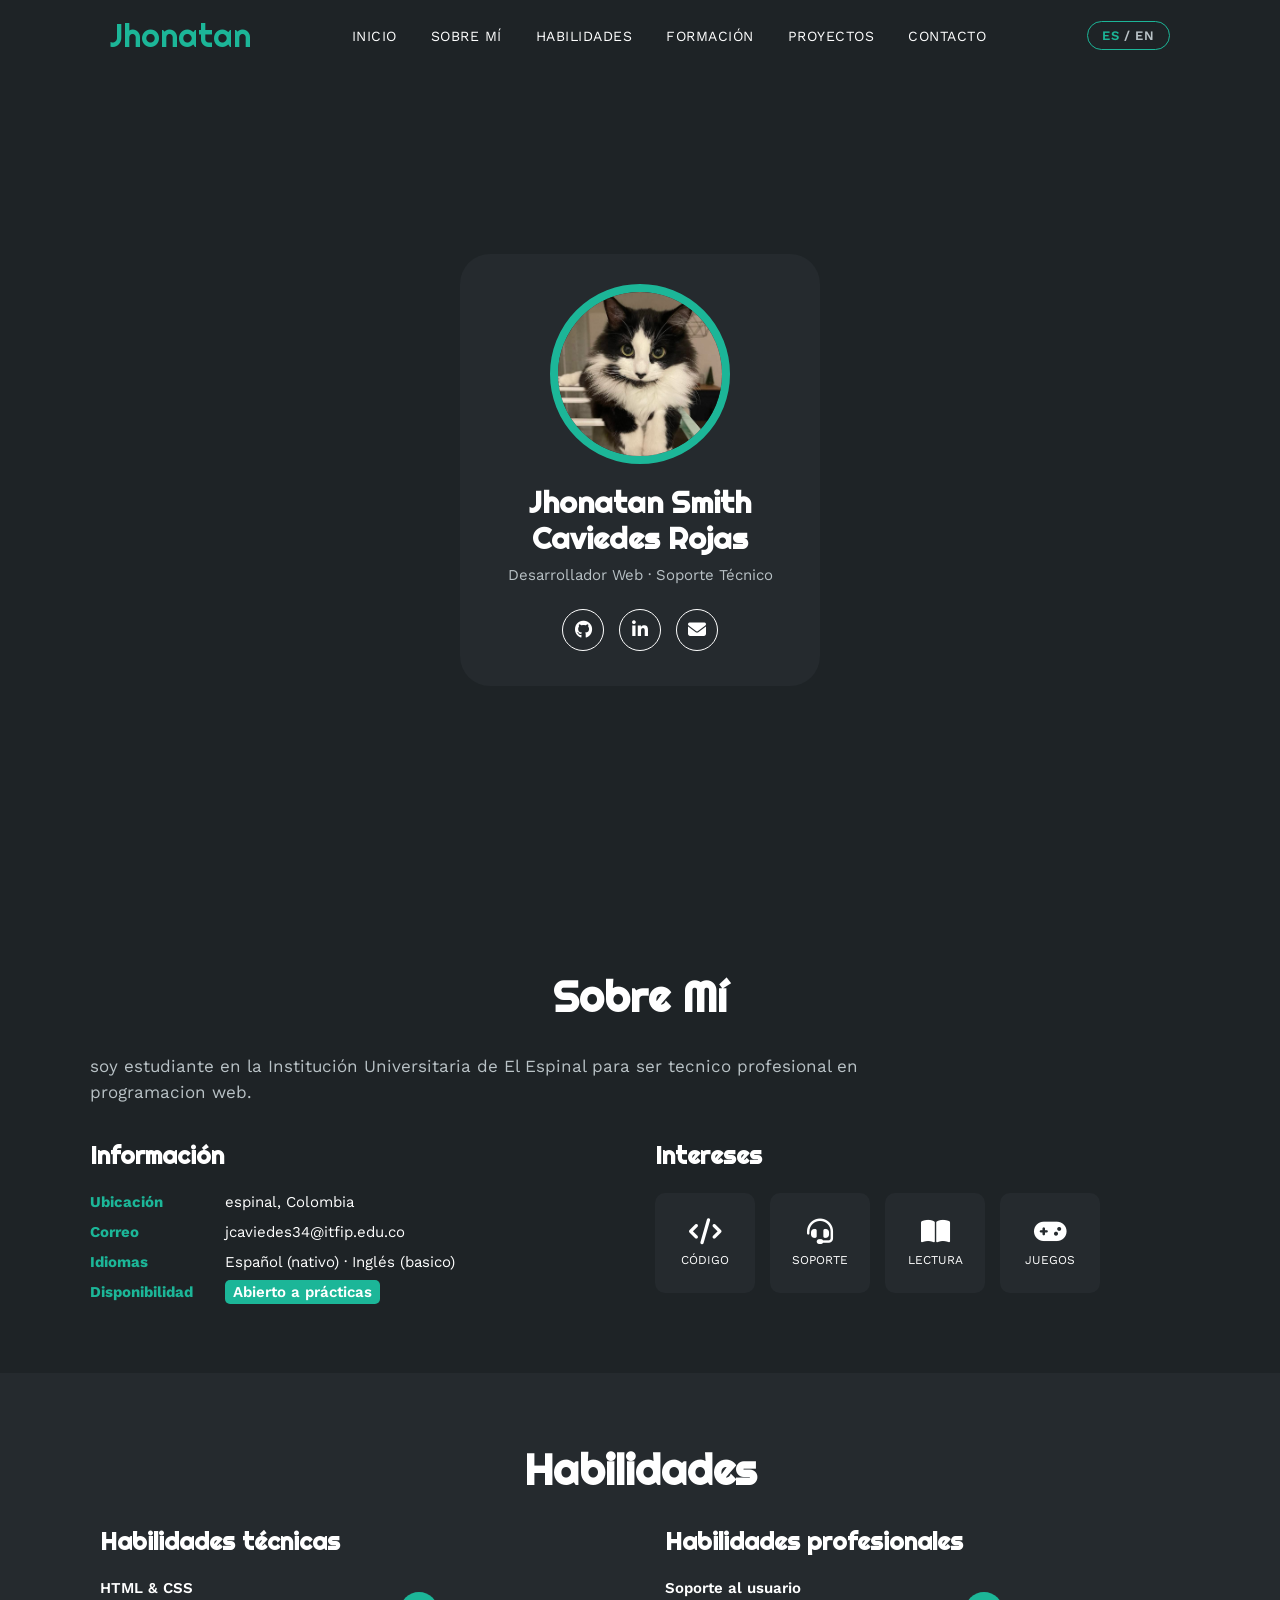
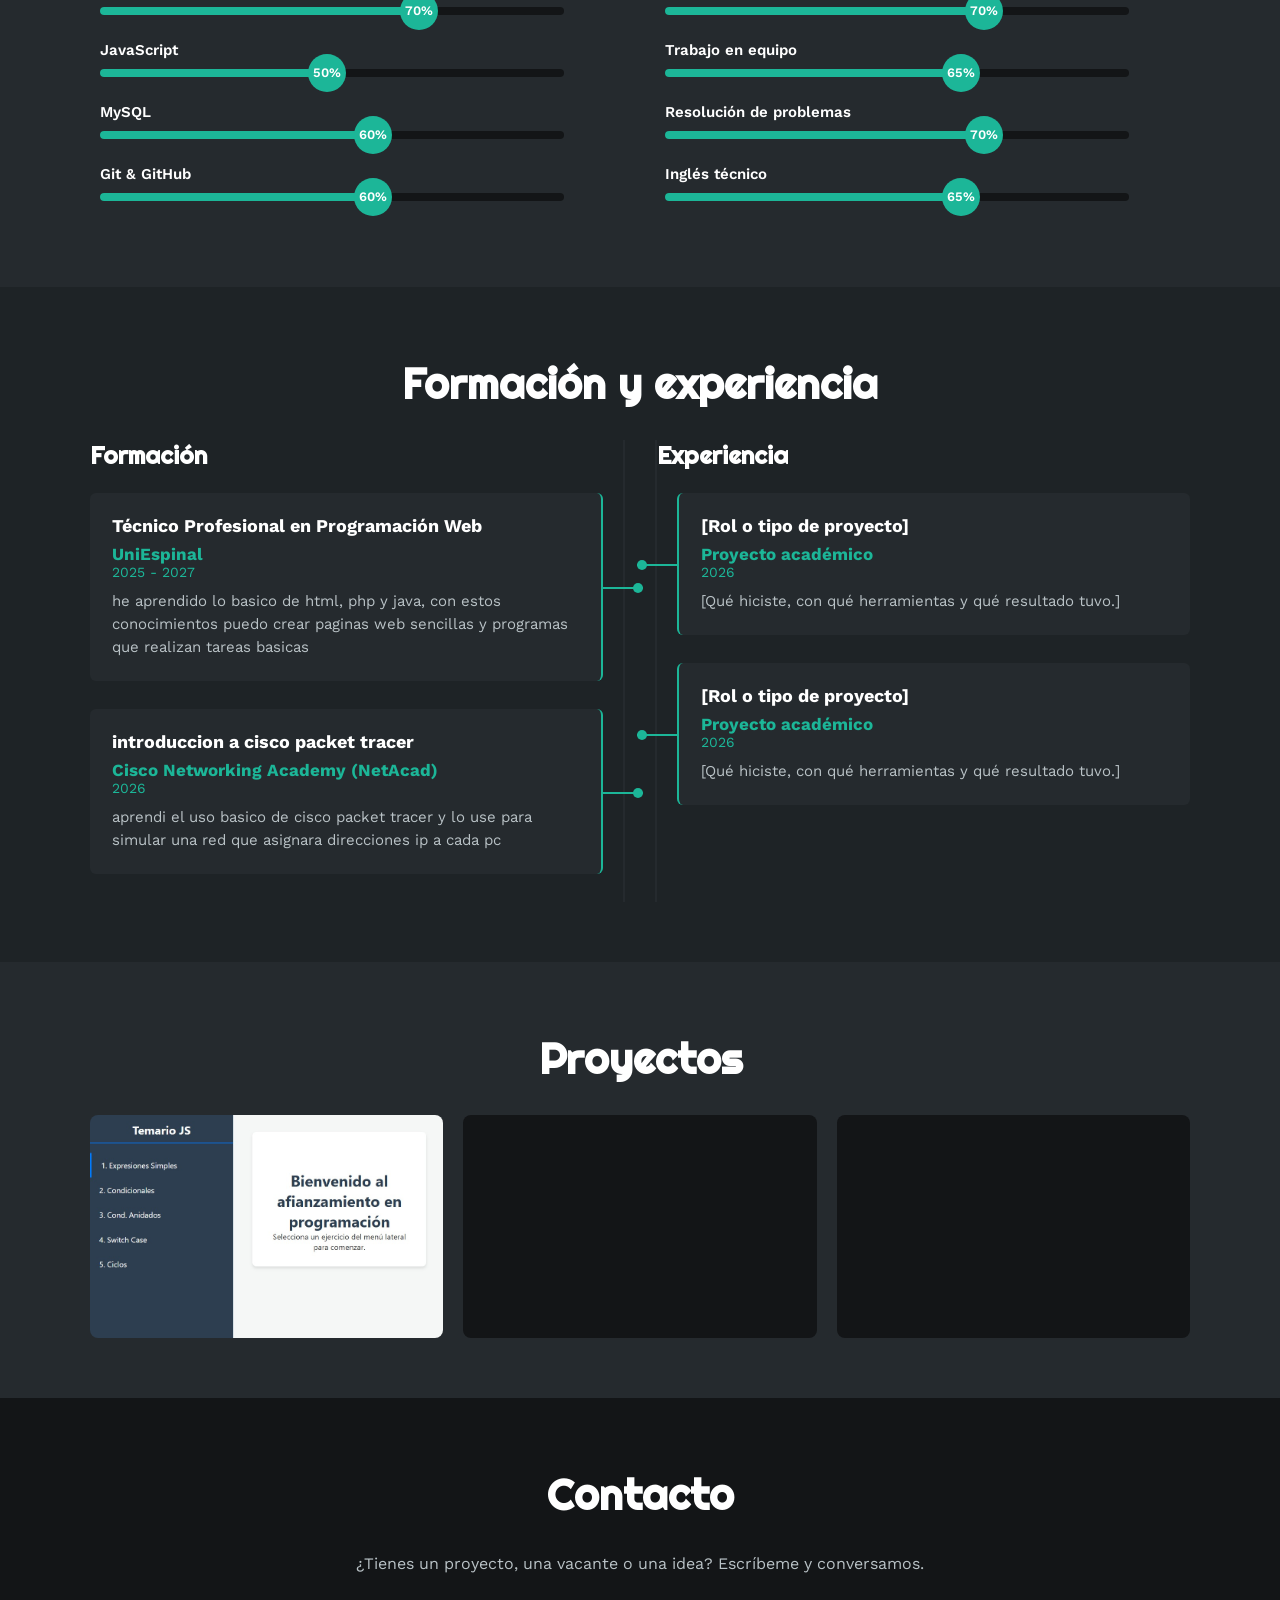
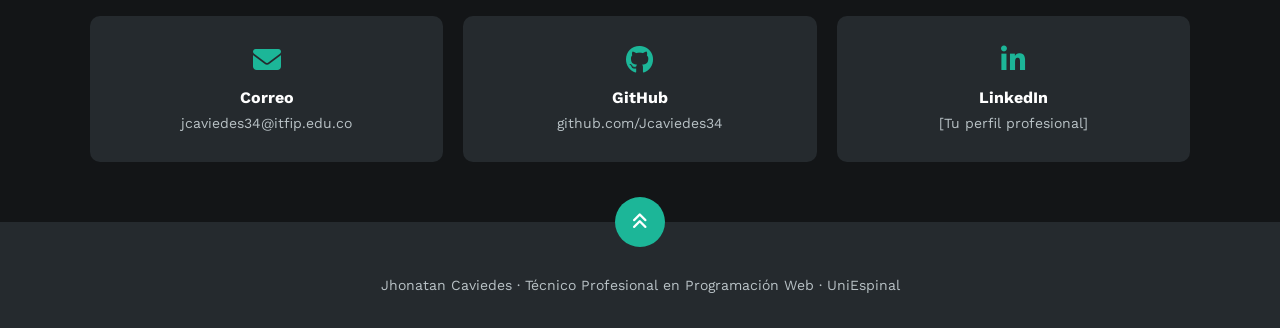
==== commit c7a40159: "Update project descriptions in index.html" ====
--- a/index.html
+++ b/index.html
@@ -245,18 +245,18 @@
             Describe what you DID, using action verbs: built, configured, fixed, tested.
           -->
           <div class="item der">
-            <h4 data-i18n="exp.1.title">[Rol o tipo de proyecto]</h4>
-            <span class="casa">[Empresa, institución o proyecto propio]</span>
-            <span class="fecha">[Año]</span>
-            <p data-i18n="exp.1.text">[Qué hiciste, con qué herramientas y qué resultado tuvo.]</p>
+            <h4 data-i18n="exp.1.title">Desarrollo de página web</h4>
+            <span class="casa">Proyecto académico</span>
+            <span class="fecha">2026</span>
+            <p data-i18n="exp.1.text">Desarrollé una página web sencilla utilizando HTML, PHP y JavaScript. Probé sus funciones para comprobar que la página funcionara correctamente.</p>
             <div class="conectord"><div class="circulod"></div></div>
           </div>
 
           <div class="item der">
-            <h4 data-i18n="exp.2.title">[Rol o tipo de proyecto]</h4>
-            <span class="casa">[Empresa, institución o proyecto propio]</span>
-            <span class="fecha">[Año]</span>
-            <p data-i18n="exp.2.text">[Qué hiciste, con qué herramientas y qué resultado tuvo.]</p>
+            <h4 data-i18n="exp.2.title">Desarrollo de programa básico</h4>
+            <span class="casa">Proyecto académico</span>
+            <span class="fecha">2026</span>
+            <p data-i18n="exp.2.text">Desarrollé un programa básico en Java para realizar operaciones sencillas. Probé diferentes opciones para comprobar que los resultados fueran correctos.</p>
             <div class="conectord"><div class="circulod"></div></div>
           </div>
         </div>
@@ -275,11 +275,11 @@
       <h2 data-i18n="portfolio.title">Proyectos</h2>
 
       <div class="galeria">
-        <a class="proyecto" href="#" target="_blank" rel="noopener">
-          <img src="images/project-1.png" alt="Project 1" onerror="this.style.opacity=0">
+        <a class="proyecto" href="https://jcaviedes34.github.io/ingles-II-profile/proyectos/metodos-simples/" target="_blank" rel="noopener">
+          <img src="images/project-1.jpeg" alt="Project 1" onerror="this.style.opacity=0">
           <div class="overlay">
-            <h3 data-i18n="project.1.title">[Nombre del proyecto]</h3>
-            <p data-i18n="project.1.text">[Tecnologías usadas]</p>
+            <h3 data-i18n="project.1.title">metodos-simples</h3>
+            <p data-i18n="project.1.text">HTML · CSS · JavaScript</p>
           </div>
         </a>
 
